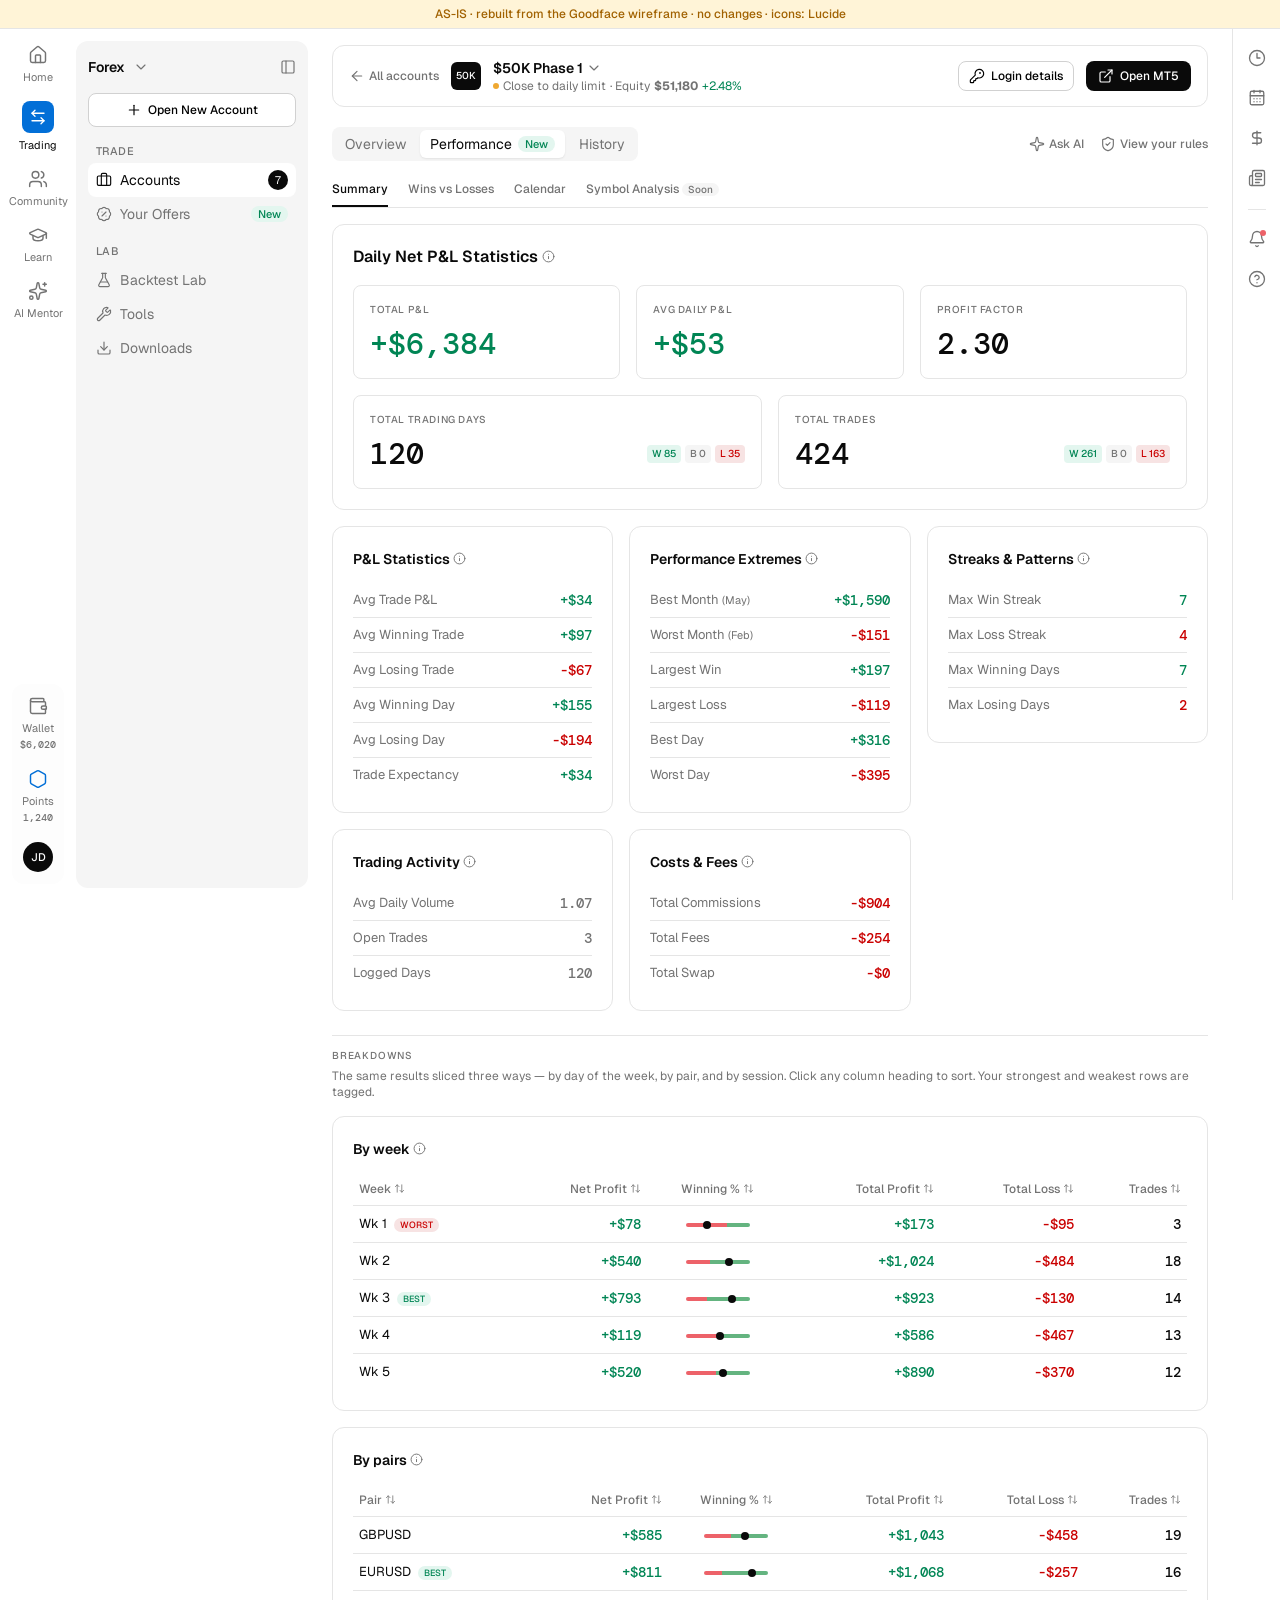
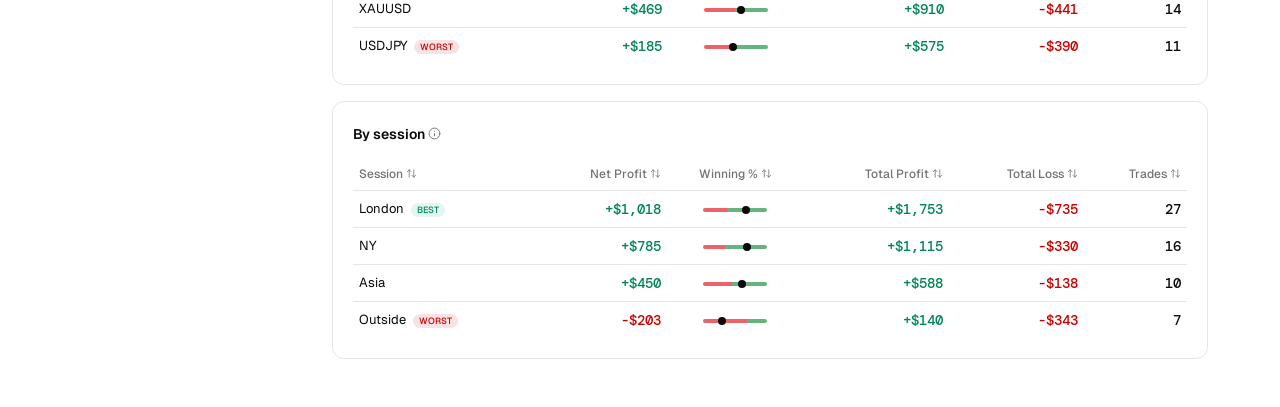
==== prototype/index.html @ 59cee75d "Goodface test: prototype (AS-IS, TO-BE, loss state), docs, Figma plugin Co-Authored-By: Claude Opus " ====
<!DOCTYPE html>
<html lang="en">
<head>
<meta charset="utf-8">
<meta name="viewport" content="width=device-width, initial-scale=1">
<link rel="icon" href="data:,">
<title>Performance · Summary — as-is (Goodface test)</title>
<link rel="preconnect" href="https://fonts.googleapis.com">
<link rel="stylesheet" href="https://fonts.googleapis.com/css2?family=Geist:wght@400;500;600&family=DM+Mono:wght@400;500&display=swap">
<link rel="stylesheet" href="tokens.css">
<link rel="stylesheet" href="styles.css">
</head>
<body>
<div class="ribbon">AS-IS · rebuilt from the Goodface wireframe · no changes · icons: Lucide</div>
<div class="app">
  <!-- 1 · Areas rail -->
  <nav class="areas">
    <a class="area"><i data-icon="house"></i><span>Home</span></a>
    <a class="area on"><span class="area-ico"><i data-icon="arrow-left-right"></i></span><span>Trading</span></a>
    <a class="area"><i data-icon="users"></i><span>Community</span></a>
    <a class="area"><i data-icon="graduation-cap"></i><span>Learn</span></a>
    <a class="area"><i data-icon="sparkles"></i><span>AI Mentor</span></a>
    <div class="spacer"></div>
    <div class="account-box">
      <a class="area"><i data-icon="wallet"></i><span>Wallet</span><b class="mono">$6,020</b></a>
      <a class="area pts"><i data-icon="hexagon"></i><span>Points</span><b class="mono">1,240</b></a>
      <span class="avatar">JD</span>
    </div>
  </nav>

  <!-- 2 · Section sidebar -->
  <aside class="side">
    <div class="brand"><span class="logo"><i data-icon="arrow-left-right"></i></span> Forex <i class="chev" data-icon="chevron-down"></i><span class="spacer"></span><i class="collapse" data-icon="panel-left"></i></div>
    <button class="btn-outline"><i data-icon="plus"></i> Open New Account</button>
    <div class="nav-label">TRADE</div>
    <a class="nav active"><i data-icon="briefcase"></i> Accounts <span class="count">7</span></a>
    <a class="nav"><i data-icon="badge-percent"></i> Your Offers <span class="chip-new">New</span></a>
    <div class="nav-label">LAB</div>
    <a class="nav"><i data-icon="flask-conical"></i> Backtest Lab</a>
    <a class="nav"><i data-icon="wrench"></i> Tools</a>
    <a class="nav"><i data-icon="download"></i> Downloads</a>
  </aside>

  <main class="main">
    <header class="topbar">
      <a class="back"><i data-icon="arrow-left"></i> All accounts</a>
      <span class="acc-badge">50K</span>
      <div class="acc">
        <div class="acc-name"><span id="acc-name"></span> <i class="chev" data-icon="chevron-down"></i></div>
        <div class="acc-meta"><span class="dot-warn"></span><span id="acc-status"></span> · Equity <b id="acc-eq"></b> <span class="pos" id="acc-ch"></span></div>
      </div>
      <div class="spacer"></div>
      <button class="btn-ghost"><i data-icon="key-round"></i> Login details</button>
      <button class="btn-dark"><i data-icon="external-link"></i> Open MT5</button>
    </header>

    <div class="tabs-row">
      <div class="pills">
        <span class="pill">Overview</span>
        <span class="pill on">Performance <span class="chip-new">New</span></span>
        <span class="pill">History</span>
      </div>
      <div class="spacer"></div>
      <a class="link"><i data-icon="sparkle"></i> Ask AI</a>
      <a class="link"><i data-icon="shield-check"></i> View your rules</a>
    </div>
    <div class="subtabs">
      <span class="sub on">Summary</span><span class="sub">Wins vs Losses</span><span class="sub">Calendar</span>
      <span class="sub off">Symbol Analysis <span class="soon">Soon</span></span>
    </div>

    <section class="panel">
      <h3 class="h3">Daily Net P&amp;L Statistics <i class="i" data-icon="info"></i></h3>
      <div class="kpi-row three" id="kpis"></div>
      <div class="kpi-row two" id="kpis2"></div>
    </section>

    <div class="cards" id="cards"></div>

    <div class="bd-head">
      <div class="eyebrow">BREAKDOWNS</div>
      <p class="caption">The same results sliced three ways — by day of the week, by pair, and by session. Click any column heading to sort. Your strongest and weakest rows are tagged.</p>
    </div>
    <div id="breakdowns"></div>
  </main>

  <!-- 3 · Tools rail -->
  <aside class="rail">
    <a title="Forex Clock"><i data-icon="clock-3"></i></a>
    <a title="Economic Calendar"><i data-icon="calendar-days"></i></a>
    <a title="Price"><i data-icon="dollar-sign"></i></a>
    <a title="Headlines"><i data-icon="newspaper"></i></a>
    <span class="sep"></span>
    <a title="Notifications" class="bell"><i data-icon="bell"></i></a>
    <a title="Help &amp; Support"><i data-icon="circle-help"></i></a>
  </aside>
</div>
<script src="icons.js"></script>
<script src="data.js"></script>
<script src="app.js"></script>
</body>
</html>
---- prototype/tokens.css ----
/* Goodface test · tokens
   Two tiers: primitives → semantic roles.
   Primitives = raw values (OKLCH ramps, step = lightness ×100; scale/N = 4N px).
   Semantic   = roles. Components use semantic tokens only.
   Names match Figma Variables: `feedback/positive/text` ↔ --feedback-positive-text */

:root {
  /* ── Primitives · colour ─────────────────────────────
     Measured 07.11 from the Goodface wireframe (pixels of the exported frames, G-57).
     The wireframe uses a pure-grey ramp (hue 0) — the same values as Tailwind neutral.
     Step = OKLCH lightness × 100. «✎» = not on the screen or changed for contrast, see G-57. */
  --neutral-14: oklch(0.145 0 0);   /* #0a0a0a  headings, values */
  --neutral-56: oklch(0.556 0 0);   /* #737373  labels */
  --neutral-76: oklch(0.757 0 0);   /* #b0b0b0  «i» icons on the screen — kept for reference, not used (icons use text-muted for 3:1) */
  --neutral-86: oklch(0.86 0 0);    /* ✎ strong border, breakeven — not on the screen */
  --neutral-92: oklch(0.922 0 0);   /* #e5e5e5  card border */
  --neutral-96: oklch(0.961 0 0);   /* #f2f2f2  row divider */
  --neutral-97: oklch(0.970 0 0);   /* #f5f5f5  neutral chip «B 0» */
  --neutral-99: oklch(0.994 0 0);   /* #fdfdfd  KPI card */
  --neutral-100: oklch(1 0 0);      /* #ffffff  block card */

  --green-54: oklch(0.54 0.134 160.9);  /* ✎ #008554 text; screen #009966 is 3.6:1 on white, darkened to 4.7:1, same hue */
  --green-70: oklch(0.705 0.110 154);   /* #64b480  bars (Breakdowns) */
  --green-96: oklch(0.957 0.022 171.8); /* #e3f6ef  chip «W 85» */

  --red-53: oklch(0.527 0.216 29.2);    /* #ca0000  text, 6:1 */
  --red-67: oklch(0.673 0.172 20);      /* #ed6269  bars (Breakdowns) */
  --red-93: oklch(0.932 0.022 17.6);    /* #f7e3e3  chip «L 35» */

  --amber-45: oklch(0.55 0.13 70);      /* ✎ warning — only «Close to daily limit» in the header; not measured */
  --amber-70: oklch(0.78 0.15 75);
  --amber-95: oklch(0.97 0.04 85);

  /* ── Primitives · scale (4N) ─────────────────────── */
  --scale-1: 4px;  --scale-2: 8px;  --scale-3: 12px; --scale-4: 16px;
  --scale-5: 20px; --scale-6: 24px; --scale-8: 32px; --scale-10: 40px;

  /* ── Primitives · type ───────────────────────────── */
  --font-sans: "Geist", system-ui, -apple-system, "Segoe UI", sans-serif;
  --font-mono: "DM Mono", ui-monospace, "Cascadia Mono", Consolas, monospace;

  /* ── Semantic · surface ──────────────────────────── */
  --surface-page: var(--neutral-99);
  --surface-card: var(--neutral-100);
  --surface-sunken: var(--neutral-97);
  --surface-inverse: var(--neutral-14);

  /* ── Semantic · text ─────────────────────────────── */
  --text-primary: var(--neutral-14);
  --text-secondary: var(--neutral-56);
  --text-muted: var(--neutral-56);  /* screen: #9d9d9d (2.7:1) — raised to AA */
  --text-on-inverse: var(--neutral-100);

  /* ── Semantic · border ───────────────────────────── */
  --border-subtle: var(--neutral-92);
  --border-divider: var(--neutral-96);
  --border-strong: var(--neutral-86);
  --border-focus: var(--neutral-14);

  /* ── Semantic · feedback (same anatomy for every group) ── */
  --feedback-positive-text: var(--green-54);
  --feedback-positive-graphic: var(--green-70);
  --feedback-positive-surface: var(--green-96);
  --feedback-negative-text: var(--red-53);
  --feedback-negative-graphic: var(--red-67);
  --feedback-negative-surface: var(--red-93);
  --feedback-warning-text: var(--amber-45);
  --feedback-warning-graphic: var(--amber-70);
  --feedback-warning-surface: var(--amber-95);
  --feedback-neutral-graphic: var(--neutral-86);

  /* ── Semantic · layout ───────────────────────────── */
  --space-inline: var(--scale-2);
  --space-stack: var(--scale-3);
  --space-inset: var(--scale-5);
  --space-gap: var(--scale-4);
  --space-section: var(--scale-8);
  --radius-control: var(--scale-2);
  --radius-container: var(--scale-3);
  --radius-pill: 999px;

  /* ── Semantic · type roles ───────────────────────── */
  --type-hero: 500 40px/48px var(--font-mono);
  --type-heading: 600 18px/28px var(--font-sans);  /* block title, screen: 28px line */
  --type-title: 600 16px/24px var(--font-sans);
  --type-body: 400 14px/20px var(--font-sans);
  --type-label: 500 12px/16px var(--font-sans);
  --type-caption: 400 12px/16px var(--font-sans);
  --type-numeric: 500 14px/20px var(--font-mono);
  --type-numeric-lg: 500 30px/36px var(--font-mono);  /* KPI value, screen: 36px line, width = 30px mono */
}

/* ── TO-BE additions (06.11) · used by tobe/components.css only ─────────
   Added for the redesign; the AS-IS page does not use them. */
:root {
  /* Primitives */
  --stroke-1: 1px;
  --scale-05: 2px;

  /* Semantic · layout */
  --space-tight: var(--scale-1);
  --space-inset-sm: var(--scale-4);
  --space-inset-lg: var(--scale-6);
  --size-bar: var(--scale-2);
  --size-bar-sm: var(--scale-1);
  --size-bar-gap: var(--scale-05);
  --size-dot: var(--scale-2);
  --border-width: var(--stroke-1);
  --radius-bar: var(--scale-1);

  /* Semantic · type roles */
  --type-overline: 500 11px/16px var(--font-sans);
  --tracking-overline: 0.06em;
}

/* TO-BE additions, part 2 (06.11) · breakdown table, stat groups */
:root {
  --graphic-neutral-strong: var(--neutral-56);
  --graphic-track: var(--neutral-96);
  --opacity-muted: 0.5;
  --surface-tip: var(--neutral-14);
}

/* TO-BE additions, part 3 (06.11) · fixed column widths.
   Figma auto layout has Fill / Hug / Fixed only (no weighted fill), so table columns are Fixed and the name column is Fill. */
:root {
  --scale-16: 64px; --scale-18: 72px; --scale-28: 112px; --scale-38: 152px; --scale-44: 176px;
  --size-col-lg: var(--scale-44);
  --size-col-md: var(--scale-38);
  --size-col-sm: var(--scale-28);
  --size-num: var(--scale-18);
  --size-num-sm: var(--scale-10);
}

/* TO-BE additions, part 4 (06.11) · no weighted fill, no raw font-weight */
:root {
  --scale-60: 240px; --scale-72: 288px;
  --size-label: var(--scale-18);
  --size-col-side: var(--scale-72);
  --size-col-name: var(--scale-44);  /* 176: names take 75–105 px; the Net bar gets +64 px */
  --type-body-medium: 500 14px/20px var(--font-sans);
  --type-body-strong: 600 14px/20px var(--font-sans);
}

/* TO-BE additions, part 5 (07.11, G-63) · surface roles for the final look.
   container = Stat Block; raised = cards inside it (KPI Card, Stat Group, Breakdown Table, Disclosure).
   Defaults reproduce the current look; a visual direction changes only these values. */
:root {
  --surface-container: var(--surface-card);
  --border-container: var(--border-subtle);
  --elevation-container: none;
  --surface-raised: var(--surface-card);
  --border-raised: var(--border-subtle);
  --elevation-raised: none;
  --radius-raised: var(--radius-container);
}

/* TO-BE additions, part 6 (08.11, G-66 → G-69) · one bar weight; the zero line is taller than the bar; Info Tip overlay. */
:root {
  --size-axis: var(--scale-4);          /* zero line of a Diverge Bar — taller than the bar, so it reads as an axis */
  --graphic-axis: var(--neutral-56);
  --size-tip: var(--scale-72);          /* Info Tip width */
  --elevation-overlay: 0 8px 24px oklch(0 0 0 / 0.16), 0 1px 3px oklch(0 0 0 / 0.12);
}

/* TO-BE additions, part 7 (08.11, G-70) · Info Tip tail; secondary text on an inverse surface. */
:root {
  --size-tip-arrow: var(--scale-3);
  --size-tip-arrow-h: 6px;
  --text-on-inverse-secondary: var(--neutral-76);
}

/* TO-BE additions, part 8 (08.11, G-75) · motion and interaction states.
   Figma: durations / easing = the Smart Animate settings of variant transitions; hover / pressed = component variants.
   «Reduce motion» in the OS sets every duration to 0 — nothing moves, states still change. */
:root {
  --duration-fast: 120ms;               /* hover, press, colour */
  --duration-base: 200ms;               /* tab panel, disclosure, tip, sort */
  --duration-slow: 480ms;               /* bars growing on first view */
  --duration-expand: 220ms;             /* expand / collapse: Trading panel and Disclosure — one motion (G-77) */
  --ease-in-out: cubic-bezier(0.25, 0.1, 0.25, 1);   /* = CSS «ease» */
  --ease-spring: cubic-bezier(0.34, 1.56, 0.64, 1);   /* slight overshoot — the toast «pops» */
  --duration-toast-in: 360ms;
  --ease-standard: cubic-bezier(0.2, 0, 0, 1);
  --ease-out: cubic-bezier(0.16, 1, 0.3, 1);
  --motion-offset: var(--scale-1);      /* how far things slide in: 4 px */
  --surface-hover: oklch(0 0 0 / 0.045);   /* overlay — works on any surface */
  --surface-pressed: oklch(0 0 0 / 0.08);
}
@media (prefers-reduced-motion: reduce) {
  :root { --duration-fast: 0ms; --duration-base: 0ms; --duration-slow: 0ms; --duration-expand: 0ms; --duration-toast-in: 0ms; --motion-offset: 0px; }
}

/* TO-BE additions, part 9 (08.11, G-86) · tighter letter-spacing for headings only; body, labels and tables keep Inter's
   default spacing. Values follow Inter's own size-based tracking, pushed a little tighter. Figma: «Letter spacing» of the text style. */
:root {
  --tracking-heading: -0.02em;   /* type/heading — block titles, 18 px */
  --tracking-title: -0.012em;    /* type/title — group and table titles, 16 px */
}

/* TO-BE additions, part 10 (08.11, G-102) · a track role for Segmented Control; brand text in the base set too. */
:root {
  --surface-track: var(--neutral-92);
  --brand-text: oklch(0.5 0.17 259);
}

/* TO-BE additions, part 11 (08.11, G-111) · concentric corners: an outer frame around a rounded item, closer than its radius,
   takes the item radius + the gap between them. Figma: the outer frame radius = inner radius + padding. */
:root, [data-look] {   /* re-resolved where a theme changes radius-control */
  --radius-nested: calc(var(--radius-control) + var(--space-tight));   /* Segmented Control track: 8 + 4 = 12 */
}

/* TO-BE additions, part 12 (08.11, G-113) · label fill: a translucent overlay, visible on the page, the block tray and a card alike. */
:root {
  --surface-tag: oklch(0 0 0 / 0.06);
}

/* G-127: the Stat Block's own roles — in the wireframe and R3 the block is a tray; R4 drops it (two levels) */
:root {
  --surface-block: var(--surface-container);
  --border-block: var(--border-container);
  --space-block-inset: var(--space-inset-lg);
  --space-blocks: var(--space-gap);
}

/* G-129: Segmented Control edges have their own roles — in the wireframe and R3 they are the usual subtle / strong lines; R4 drops them */
:root {
  --border-track: var(--border-subtle);
  --border-selected: var(--border-strong);
  --surface-selected: var(--surface-raised);
  --surface-track-lg: var(--surface-container);
  --text-selected: var(--text-primary);
}

/* G-131: density has its own tokens — rows, card insets, gaps between cards. Wireframe / R3 / R4 = the values they had;
   R5 (Kraken) opens them up and drops the divider lines: air separates, not lines */
:root {
  --space-row: var(--space-inline);
  --space-card: var(--space-inset-sm);
  --space-card-hero: var(--space-inset);
  --space-cards: var(--space-gap);
}

/* G-134: Day Chart height (pilot) */
:root { --size-chart: var(--scale-16); --size-line: var(--scale-05); --size-chart-lg: var(--scale-60); --size-column: var(--scale-72); /* G-140: the narrowest column before columns stack */ }
/* G-141: the widest the page content gets — on 2K and wider monitors it stays centred with fields at the sides (1440 = the content of a 1,920 screen) */
:root { --size-content: 1440px; }
---- prototype/styles.css ----
* { box-sizing: border-box; }
body { margin: 0; background: var(--surface-page); color: var(--text-primary); font: var(--type-body); }
.ribbon { background: var(--feedback-warning-surface); color: var(--feedback-warning-text); font: var(--type-label); text-align: center; padding: 6px; border-bottom: 1px solid var(--border-subtle); }
.app { display: grid; grid-template-columns: 76px 232px 1fr 48px; min-height: calc(100vh - 29px); background: var(--surface-card); }
i[data-icon] { display: inline-flex; width: 16px; height: 16px; vertical-align: -3px; flex: none; }
i[data-icon] svg { width: 100%; height: 100%; stroke-width: 1.75; }
.mono { font-family: var(--font-mono); font-weight: 500; }

/* areas rail */
.areas { display: flex; flex-direction: column; align-items: center; gap: var(--scale-4); padding: var(--scale-4) 0; position: sticky; top: 0; height: calc(100vh - 29px); }
.area { display: flex; flex-direction: column; align-items: center; gap: 4px; font: var(--type-caption); font-size: 11px; color: var(--text-secondary); cursor: pointer; text-align: center; }
.area > i[data-icon] { width: 20px; height: 20px; }
.area-ico { width: 32px; height: 32px; border-radius: var(--radius-control); background: oklch(0.55 0.18 255); color: #fff; display: grid; place-items: center; }
.area-ico i[data-icon] { width: 18px; height: 18px; }
.area.on { color: var(--text-primary); }
.area b { font-size: 10px; color: var(--text-muted); margin-top: -3px; }
.area.pts > i[data-icon] { color: oklch(0.55 0.18 255); }
.account-box { display: flex; flex-direction: column; align-items: center; gap: var(--scale-4); background: var(--surface-page); border-radius: var(--radius-container); padding: var(--scale-3) var(--scale-2); }
.avatar { width: 30px; height: 30px; border-radius: 50%; background: var(--surface-inverse); color: var(--text-on-inverse); display: grid; place-items: center; font: var(--type-label); font-size: 11px; }
.spacer { flex: 1; }
.pos { color: var(--feedback-positive-text); }
.neg { color: var(--feedback-negative-text); }
.num { font: var(--type-numeric); font-variant-numeric: tabular-nums; }

/* sidebar */
.side { background: var(--surface-sunken); border-radius: var(--radius-container); margin: var(--scale-3) 0; padding: var(--scale-4) var(--scale-3); position: sticky; top: var(--scale-3); height: calc(100vh - 29px - 24px); }
.brand { display: flex; align-items: center; gap: var(--space-inline); font-weight: 600; margin-bottom: var(--scale-4); }
.logo { width: 22px; height: 22px; border-radius: 6px; background: oklch(0.55 0.18 255); color: #fff; display: grid; place-items: center; }
.logo i[data-icon] { width: 14px; height: 14px; }
.collapse { color: var(--text-muted); }
.chev { color: var(--text-muted); }
.btn-outline { display: flex; align-items: center; justify-content: center; gap: 6px; width: 100%; padding: 8px; border: 1px solid var(--border-strong); background: var(--surface-card); border-radius: var(--radius-control); font: var(--type-label); margin-bottom: var(--scale-4); cursor: pointer; }
.nav-label { font: var(--type-label); font-size: 11px; color: var(--text-muted); margin: var(--scale-3) var(--scale-2) var(--scale-1); letter-spacing: .04em; }
.nav { display: flex; align-items: center; gap: var(--space-inline); padding: 7px var(--scale-2); border-radius: var(--radius-control); color: var(--text-secondary); cursor: pointer; }
.nav.active { background: var(--surface-card); color: var(--text-primary); }
.count { margin-left: auto; background: var(--surface-inverse); color: var(--text-on-inverse); border-radius: var(--radius-pill); font-size: 11px; padding: 0 7px; }
.chip-new { margin-left: auto; background: var(--feedback-positive-surface); color: var(--feedback-positive-text); border-radius: var(--radius-pill); font: var(--type-label); font-size: 11px; padding: 0 7px; }

/* main */
.main { padding: var(--scale-4) var(--scale-6) var(--space-section); width: 100%; min-width: 0; }
.main > * { max-width: var(--size-content); margin-inline: auto; } /* G-141: wide monitors — the content stops growing and stays centred; the panels stay at the edges */
.topbar { display: flex; align-items: center; gap: var(--scale-3); background: var(--surface-card); border: 1px solid var(--border-subtle); border-radius: var(--radius-container); padding: var(--scale-3) var(--scale-4); }
.back { color: var(--text-secondary); font: var(--type-label); cursor: pointer; }
.acc-badge { background: var(--surface-inverse); color: var(--text-on-inverse); font: var(--type-label); font-size: 10px; border-radius: 6px; padding: 6px 5px; }
.acc-name { font-weight: 600; }
.acc-meta { font: var(--type-caption); color: var(--text-secondary); display: flex; align-items: center; gap: 4px; }
.dot-warn { width: 6px; height: 6px; border-radius: 50%; background: var(--feedback-warning-graphic); }
.btn-ghost, .btn-dark { display: inline-flex; align-items: center; gap: 6px; }
.back, .link { display: inline-flex; align-items: center; gap: 4px; }
.btn-ghost { border: 1px solid var(--border-strong); background: var(--surface-card); border-radius: var(--radius-control); padding: 6px 10px; font: var(--type-label); cursor: pointer; }
.btn-dark { border: 0; background: var(--surface-inverse); color: var(--text-on-inverse); border-radius: var(--radius-control); padding: 7px 12px; font: var(--type-label); cursor: pointer; }

.tabs-row { display: flex; align-items: center; gap: var(--scale-4); margin: var(--scale-5) auto var(--scale-3); } /* auto: centred with the rest on wide monitors (G-141) */
.pills { display: flex; gap: 4px; background: var(--surface-sunken); padding: 3px; border-radius: var(--radius-control); }
.pill { padding: 4px 10px; border-radius: 6px; color: var(--text-secondary); display: flex; gap: 6px; align-items: center; }
.pill.on { background: var(--surface-card); color: var(--text-primary); box-shadow: 0 1px 2px oklch(0 0 0 / .08); }
.link { color: var(--text-secondary); font: var(--type-label); cursor: pointer; }
.subtabs { display: flex; gap: var(--scale-5); border-bottom: 1px solid var(--border-subtle); margin-bottom: var(--scale-4); }
.sub { padding: 8px 0; color: var(--text-secondary); font: var(--type-label); cursor: pointer; }
.sub.on { color: var(--text-primary); border-bottom: 2px solid var(--border-focus); }
.sub.off { color: var(--text-muted); cursor: default; }
.soon { background: var(--surface-sunken); border-radius: var(--radius-pill); padding: 0 6px; font-size: 10px; }

.panel, .card { background: var(--surface-card); border: 1px solid var(--border-subtle); border-radius: var(--radius-container); padding: var(--space-inset); }
.h3 { font: var(--type-title); margin: 0 0 var(--space-gap); }
.h4 { font: var(--type-title); font-size: 14px; margin: 0 0 var(--scale-3); }
.h3 i.i, .h4 i.i { color: var(--text-muted); width: 13px; height: 13px; vertical-align: -1px; }
.kpi-row { display: grid; gap: var(--space-gap); margin-bottom: var(--space-gap); }
.kpi-row.three { grid-template-columns: repeat(3, 1fr); }
.kpi-row.two { grid-template-columns: repeat(2, 1fr); margin-bottom: 0; }
.kpi { border: 1px solid var(--border-subtle); border-radius: var(--radius-control); padding: var(--scale-4); }
.kpi-label { font: var(--type-label); font-size: 10px; letter-spacing: .06em; color: var(--text-muted); margin-bottom: var(--scale-2); }
.kpi-value { font: var(--type-numeric-lg); }
.kpi-line { display: flex; align-items: center; justify-content: space-between; }
.split { display: flex; gap: 4px; font: var(--type-label); font-size: 10px; }
.split span { padding: 1px 5px; border-radius: 4px; }
.split .w { background: var(--feedback-positive-surface); color: var(--feedback-positive-text); }
.split .b { background: var(--surface-sunken); color: var(--text-secondary); }
.split .l { background: var(--feedback-negative-surface); color: var(--feedback-negative-text); }

.cards { display: grid; grid-template-columns: repeat(3, 1fr); gap: var(--space-gap); margin: var(--space-gap) 0; align-items: start; }
.row { display: flex; justify-content: space-between; padding: 7px 0; border-bottom: 1px solid var(--border-subtle); color: var(--text-secondary); font-size: 13px; }
.row:last-child { border-bottom: 0; }
.row em { font-style: normal; color: var(--text-muted); font-size: 11px; }

.bd-head { border-top: 1px solid var(--border-subtle); padding-top: var(--scale-3); margin-top: var(--scale-6); }
.eyebrow { font: var(--type-label); font-size: 10px; letter-spacing: .08em; color: var(--text-muted); }
.caption { font: var(--type-caption); color: var(--text-secondary); margin: 4px 0 var(--space-gap); }
.bd { margin-bottom: var(--space-gap); }
table { width: 100%; border-collapse: collapse; font-size: 13px; }
th { font: var(--type-label); color: var(--text-secondary); padding: 8px 6px; border-bottom: 1px solid var(--border-subtle); cursor: pointer; user-select: none; white-space: nowrap; }
th:hover { color: var(--text-primary); }
th i.sort { color: var(--text-muted); width: 11px; height: 11px; vertical-align: -1px; }
td { padding: 8px 6px; border-bottom: 1px solid var(--border-subtle); }
tr:last-child td { border-bottom: 0; }
tbody tr:hover { background: var(--surface-page); }
.left { text-align: left; } .right { text-align: right; } .center { text-align: center; }
.tag { font: var(--type-label); font-size: 9px; border-radius: var(--radius-pill); padding: 1px 6px; margin-left: 4px; }
.tag.best { background: var(--feedback-positive-surface); color: var(--feedback-positive-text); }
.tag.worst { background: var(--feedback-negative-surface); color: var(--feedback-negative-text); }
.wbar { position: relative; display: inline-flex; width: 64px; height: 4px; border-radius: 2px; overflow: visible; vertical-align: middle; }
.wbar .red { background: var(--feedback-negative-graphic); height: 4px; border-radius: 2px 0 0 2px; }
.wbar .green { background: var(--feedback-positive-graphic); height: 4px; flex: 1; border-radius: 0 2px 2px 0; }
.wbar .knob { position: absolute; top: -2px; width: 8px; height: 8px; margin-left: -4px; border-radius: 50%; background: var(--text-primary); }

.rail { border-left: 1px solid var(--border-subtle); display: flex; flex-direction: column; align-items: center; gap: var(--scale-5); padding-top: var(--scale-5); color: var(--text-secondary); position: sticky; top: 0; height: calc(100vh - 29px); }
.rail a { cursor: pointer; position: relative; }
.rail i[data-icon] { width: 18px; height: 18px; }
.bell::after { content: ""; position: absolute; top: 0; right: 0; width: 6px; height: 6px; border-radius: 50%; background: var(--feedback-negative-graphic); }
.rail .sep { width: 18px; height: 1px; background: var(--border-subtle); }
.theme-switch { font: var(--type-label); margin-left: 4px; padding: 0 8px; border: 1px solid var(--border-strong); border-radius: var(--radius-pill); background: transparent; color: inherit; cursor: pointer; }
.theme-switch[aria-pressed="true"] { background: var(--feedback-warning-text); color: var(--feedback-warning-surface); border-color: var(--feedback-warning-text); }
/* G-71 → G-72: the Trading panel collapses to an ICON STRIP (not to nothing): sections stay one click away,
   the expand button stays where it was, names come back as tooltips. Motion respects «reduce motion». */
.app { transition: grid-template-columns var(--duration-expand) var(--ease-in-out); } /* same motion as Disclosure (G-77) */
.app[data-side="collapsed"] { grid-template-columns: 76px 56px 1fr 48px; }
.side { min-width: 0; overflow: hidden; }
button.collapse { display: inline-flex; padding: 2px; border: 0; border-radius: var(--radius-control); background: transparent; color: var(--text-muted); cursor: pointer; }
button.collapse:hover { color: var(--text-primary); background: var(--surface-card); }
.area[data-side-toggle] { cursor: pointer; }
.app[data-side="collapsed"] .side { display: flex; flex-direction: column; align-items: center; gap: var(--scale-1); padding: var(--scale-4) var(--scale-2); }
/* G-73: text nodes are hidden with font-size 0, so every flex gap is switched off — otherwise the gap pushes the icon off-centre */
.app[data-side="collapsed"] .brand { gap: 0; font-size: 0; margin-bottom: var(--scale-3); }
.app[data-side="collapsed"] .brand .chev, .app[data-side="collapsed"] .brand .spacer, .app[data-side="collapsed"] button.collapse { display: none; }
.app[data-side="collapsed"] .btn-outline { width: 36px; height: 36px; padding: 0; gap: 0; font-size: 0; margin-bottom: var(--scale-2); }
.app[data-side="collapsed"] .nav { width: 36px; height: 36px; padding: 0; gap: 0; font-size: 0; justify-content: center; }
.app[data-side="collapsed"] .count, .app[data-side="collapsed"] .chip-new { display: none; }
.app[data-side="collapsed"] .nav-label { font-size: 0; width: 20px; height: 1px; margin: var(--scale-2) 0; background: var(--border-subtle); }
/* logo: brand mark. In the strip its place is taken by the grey «expand» button — the same look as the collapse
   button of the open panel, so the control looks the same in both states */
.logo i.logo__expand { display: none; } /* beats the generic i[data-icon] { display: inline-flex } */
.logo:focus:not(:focus-visible) { outline: none; }
.app[data-side="collapsed"] .logo { width: 32px; height: 32px; border-radius: var(--radius-control); background: transparent; color: var(--text-muted); cursor: pointer; }
.app[data-side="collapsed"] .logo i.logo__mark { display: none; }
.app[data-side="collapsed"] .logo i.logo__expand { display: inline-flex; width: 18px; height: 18px; }
.app[data-side="collapsed"] .logo:hover, .app[data-side="collapsed"] .logo:focus-visible { background: var(--surface-card); color: var(--text-primary); }
@media (prefers-reduced-motion: reduce) { .app { transition: none; } }
/* G-75 shell states: hover / press on everything clickable in the rails, sidebar and header */
.nav, .btn-outline, .btn-ghost, .pill, .sub, .area, .rail a, .link, .back, .theme-switch, .btn-dark { transition: background-color var(--duration-fast) var(--ease-standard), color var(--duration-fast) var(--ease-standard), filter var(--duration-fast) var(--ease-standard); }
.nav:not(.active):hover, .btn-outline:hover, .btn-ghost:hover { background: var(--surface-hover); color: var(--text-primary); }
.nav:active, .btn-outline:active, .btn-ghost:active { background: var(--surface-pressed); }
.btn-dark:hover { filter: brightness(1.15); }
.btn-dark:active { filter: brightness(0.92); }
.pill { cursor: pointer; }
.pill:not(.on):hover, .sub:not(.on):not(.off):hover, .area:not(.on):hover, .rail a:hover, .link:hover, .back:hover { color: var(--text-primary); }
.area:not(.on):hover > i[data-icon] { color: var(--text-primary); }
/* G-76: prototype toast — a click on a tab, button or menu item outside the test shows a toast at the bottom centre
   (like a mobile toast): it rises in with a slight spring, stays ~2 s, sinks out. Prototype chrome, not a product component. */
.proto-hint { position: fixed; z-index: 1000; left: 50%; bottom: var(--scale-8); max-width: calc(100vw - var(--scale-8)); pointer-events: none;
  padding: var(--space-stack) var(--space-inset); background: var(--surface-tip); color: var(--text-on-inverse); border-radius: var(--radius-pill); box-shadow: var(--elevation-overlay); font: var(--type-body); text-align: center;
  opacity: 0; translate: -50% var(--scale-4); scale: 0.96;
  transition: opacity var(--duration-base) var(--ease-standard), translate var(--duration-base) var(--ease-standard), scale var(--duration-base) var(--ease-standard); }
.proto-hint[data-state="open"] { opacity: 1; translate: -50% 0; scale: 1;
  transition: opacity var(--duration-base) var(--ease-standard), translate var(--duration-toast-in) var(--ease-spring), scale var(--duration-toast-in) var(--ease-spring); }
.proto-hint b { font: var(--type-body-strong); }
.proto-hint { display: flex; align-items: center; gap: var(--space-inline); text-align: left; }
.proto-hint__icon { width: 18px; height: 18px; color: var(--text-on-inverse-secondary); } /* a small sad face — a human «sorry, nothing here» */
/* G-80: Forex is a market, not a brand — the blue mark only repeated the Trading icon. Open panel: «Forex ▾» without it;
   the strip keeps the same element as the grey «expand» button (G-73, G-74). */
.app:not([data-side="collapsed"]) .brand .logo { display: none; }
/* G-87: platform mark in the logo slot — a fixed brand asset: the same in both themes (brand blue + near-black, white candles);
   a hairline keeps its edge visible on the dark rail */
[data-look="r3"] { --logo-ink: var(--zinc-14); --logo-candle: var(--zinc-100); --logo-fill: var(--brand-fill); }
[data-look="r3"][data-theme="dark"] { --logo-fill: var(--brand-text); } /* G-100: a lighter blue for the mark on the dark rail */
.brand-mark { display: inline-flex; width: 36px; height: 36px; border-radius: 9px; box-shadow: 0 0 0 1px var(--border-subtle); margin-bottom: var(--scale-2); }
.brand-mark svg { display: block; }
.brand-mark[data-clear] { box-shadow: none; }
/* G-99: the transparent mark has no square to hold it — no extra margin, the empty area around the rectangles is cropped
   (viewBox), so the gap to Home is the rail's own gap */
.brand-mark[data-clear] { width: 28px; height: 28px; margin-bottom: 0; }
.brand-mark[data-clear] svg { width: 28px; height: 28px; }

/* G-88 navigation tabs (TO-BE only): one look per role.
   Tabs = navigation → underline. Level 1 (Overview / Performance / History) = primary: larger text, only the active underline;
   level 2 (Summary / Wins vs Losses / Calendar / Symbol Analysis) = secondary: smaller text, a full-width rule under the row.
   The in-block view switch (By session / By pairs / By week) is a different component — Segmented Control. */
[data-look="r3"] .pills { background: transparent; padding: 0; gap: var(--scale-5); border-radius: 0; }
[data-look="r3"] .pill { padding: var(--scale-2) 0; border-radius: 0; font: var(--type-body-medium); color: var(--text-secondary); border-bottom: 2px solid transparent; }
[data-look="r3"] .pill.on { background: transparent; box-shadow: none; color: var(--text-primary); border-bottom-color: var(--brand-fill); }
[data-look="r3"] .sub { font: var(--type-label); }
/* G-101: theme switch in the right rail — same look as the rail icons, hover like them */
.rail .spacer { flex: 1; }
/* G-123: theme switch in the Areas column (platform-wide), above the account box; */
.area-theme { display: inline-flex; align-items: center; justify-content: center; width: var(--scale-8); height: var(--scale-8); padding: 0; border: 0; border-radius: var(--radius-control); background: transparent; color: var(--text-secondary); cursor: pointer; transition: color var(--duration-fast) var(--ease-standard), background-color var(--duration-fast) var(--ease-standard); }
.area-theme:hover { color: var(--text-primary); background: var(--surface-hover); }
.area-theme i[data-icon] { width: 20px; height: 20px; }
.rail-theme { display: inline-flex; padding: 0; border: 0; background: transparent; color: var(--text-secondary); cursor: pointer; margin-bottom: var(--scale-5); transition: color var(--duration-fast) var(--ease-standard); }
.rail-theme:hover { color: var(--text-primary); }
.rail-theme i[data-icon] { width: 18px; height: 18px; }
/* G-110 pilot — level-1 tabs (Overview / Performance / History), two variants for comparison (?nav=v1 | v2) */
/* v1: title tabs — larger, semibold, no underline; inactive muted. Level 2 keeps the underline, so the two levels differ in kind, not size only */
[data-look="r3"][data-nav="v1"] .pills { gap: var(--scale-6); }
[data-look="r3"][data-nav="v1"] .pill { padding: 0; border-bottom: 0; font: 600 22px/30px var(--font-sans); letter-spacing: var(--tracking-heading); color: var(--text-muted); }
[data-look="r3"][data-nav="v1"] .pill.on { color: var(--text-primary); border-bottom: 0; }
[data-look="r3"][data-nav="v1"] .pill:not(.on):hover { color: var(--text-secondary); }
/* v2: the account's sections live in the account card — account → its tabs, like a repository header */
[data-look="r3"][data-nav="v2"] .topbar { flex-wrap: wrap; row-gap: 0; padding-bottom: 0; }
[data-look="r3"][data-nav="v2"] .topbar .tabs-row { flex-basis: 100%; margin: var(--scale-3) auto 0; padding-top: var(--scale-1); border-top: 1px solid var(--border-divider); }
[data-look="r3"][data-nav="v2"] .topbar .pill { padding: var(--scale-3) 0; }
[data-look="r3"][data-nav="v2"] .subtabs { margin-top: var(--scale-5); }
/* v3: level 1 back to Segmented Control, size = lg — «segments = views of one object (the account), underline = sub-sections».
   Same component as the Breakdowns switch, bigger and in the page header; concentric corners (G-111) */
[data-look="r3"][data-nav="v3"] .pills { gap: var(--space-tight); padding: var(--space-tight); background: var(--surface-track); border-radius: var(--radius-nested); }
[data-look="r3"][data-nav="v3"] .pill { padding: var(--scale-2) var(--scale-4); border: 1px solid transparent; border-radius: var(--radius-control); font: var(--type-body-medium); color: var(--text-secondary); }
[data-look="r3"][data-nav="v3"] .pill.on { background: var(--surface-card); border-color: var(--border-subtle); color: var(--brand-text); }
[data-look="r3"][data-nav="v3"] .pill:not(.on):hover { background: var(--surface-hover); color: var(--text-primary); }
/* v3 visual options (G-110): the same lg Segmented Control, different surfaces — the header row sits on the PAGE, not on a block */
/* v3a — raised track: track = block tone + 1px border, active = card */
[data-look="r3"][data-nav="v3a"] .pills, [data-look="r3"][data-nav="v3b"] .pills, [data-look="r3"][data-nav="v3c"] .pills, [data-look="r3"][data-nav="v3d"] .pills { gap: var(--space-tight); padding: var(--space-tight); border-radius: var(--radius-nested); }
[data-look="r3"][data-nav^="v3"] .pill { padding: var(--scale-2) var(--scale-4); border: 1px solid transparent; border-radius: var(--radius-control); font: var(--type-body-medium); color: var(--text-secondary); }
[data-look="r3"][data-nav^="v3"] .pill:not(.on):hover { background: var(--surface-hover); color: var(--text-primary); }
[data-look="r3"][data-nav="v3a"] .pills { background: var(--surface-container); border: 1px solid var(--border-subtle); }
[data-look="r3"][data-nav="v3a"] .pill.on { background: var(--surface-raised); border-color: var(--border-strong); color: var(--text-primary); }
/* v3b — outline: no fill, only a 1px track border; active = card with border */
[data-look="r3"][data-nav="v3b"] .pills { background: transparent; border: 1px solid var(--border-subtle); }
[data-look="r3"][data-nav="v3b"] .pill.on { background: var(--surface-card); border-color: var(--border-subtle); color: var(--text-primary); }
/* v3c — brand: active filled with brand blue, white text */
[data-look="r3"][data-nav="v3c"] .pills { background: var(--surface-container); border: 1px solid var(--border-subtle); }
[data-look="r3"][data-nav="v3c"] .pill.on { background: var(--brand-fill); border-color: var(--brand-fill); color: oklch(1 0 0); }
/* v3d — tinted: no track; active = soft brand tint + brand text */
[data-look="r3"][data-nav="v3d"] .pills { background: transparent; padding: 0; gap: var(--scale-1); }
[data-look="r3"][data-nav="v3d"] .pill.on { background: color-mix(in oklch, var(--brand-fill) 16%, transparent); color: var(--brand-text); }
/* G-126 pilot (?blue): shades of the brand blue for graphics WITHOUT a sign — Winning % fill and its 0–100 % track.
   Money stays green / red; breakeven stays neutral grey (it means «neither»). Graphics ≥ 3:1 on the card. */
[data-look="r3"][data-blue][data-theme="light"] { --graphic-neutral-strong: var(--light-blue-9); --graphic-track: var(--light-blue-5); }
[data-look="r3"][data-blue][data-theme="dark"] { --graphic-neutral-strong: var(--dark-blue-9); --graphic-track: var(--dark-blue-6); }
/* G-132 pilot (?font=a | b): two type directions on top of the look. Numbers = everything set in --type-numeric / numeric-lg / hero.
   a — Inter for text, Geist Mono for the numbers; b — Geist for text, Geist Mono for the numbers. Free, Google Fonts (OFL). */
[data-look="r3"][data-font] { --font-mono: "Geist Mono", ui-monospace, "SF Mono", monospace; --type-hero: 600 44px/52px var(--font-mono); --type-numeric-lg: 600 30px/36px var(--font-mono); --type-numeric: 500 14px/20px var(--font-mono); }
[data-look="r3"][data-font="b"] { --font-sans: "Geist", system-ui, -apple-system, "Segoe UI", sans-serif; }
/* G-132 c — Inter for text, JetBrains Mono for the numbers (the pair of G-82…G-85) */
[data-look="r3"][data-font="c"] { --font-mono: "JetBrains Mono", ui-monospace, "SF Mono", monospace; }

/* G-139: the expanded Total P&L card — the cards morph to their new places (View Transitions), the motion of Costs & activity */
::view-transition-group(*) { animation-duration: var(--duration-expand); animation-timing-function: var(--ease-in-out); }
::view-transition-old(*), ::view-transition-new(*) { animation-duration: var(--duration-expand); }
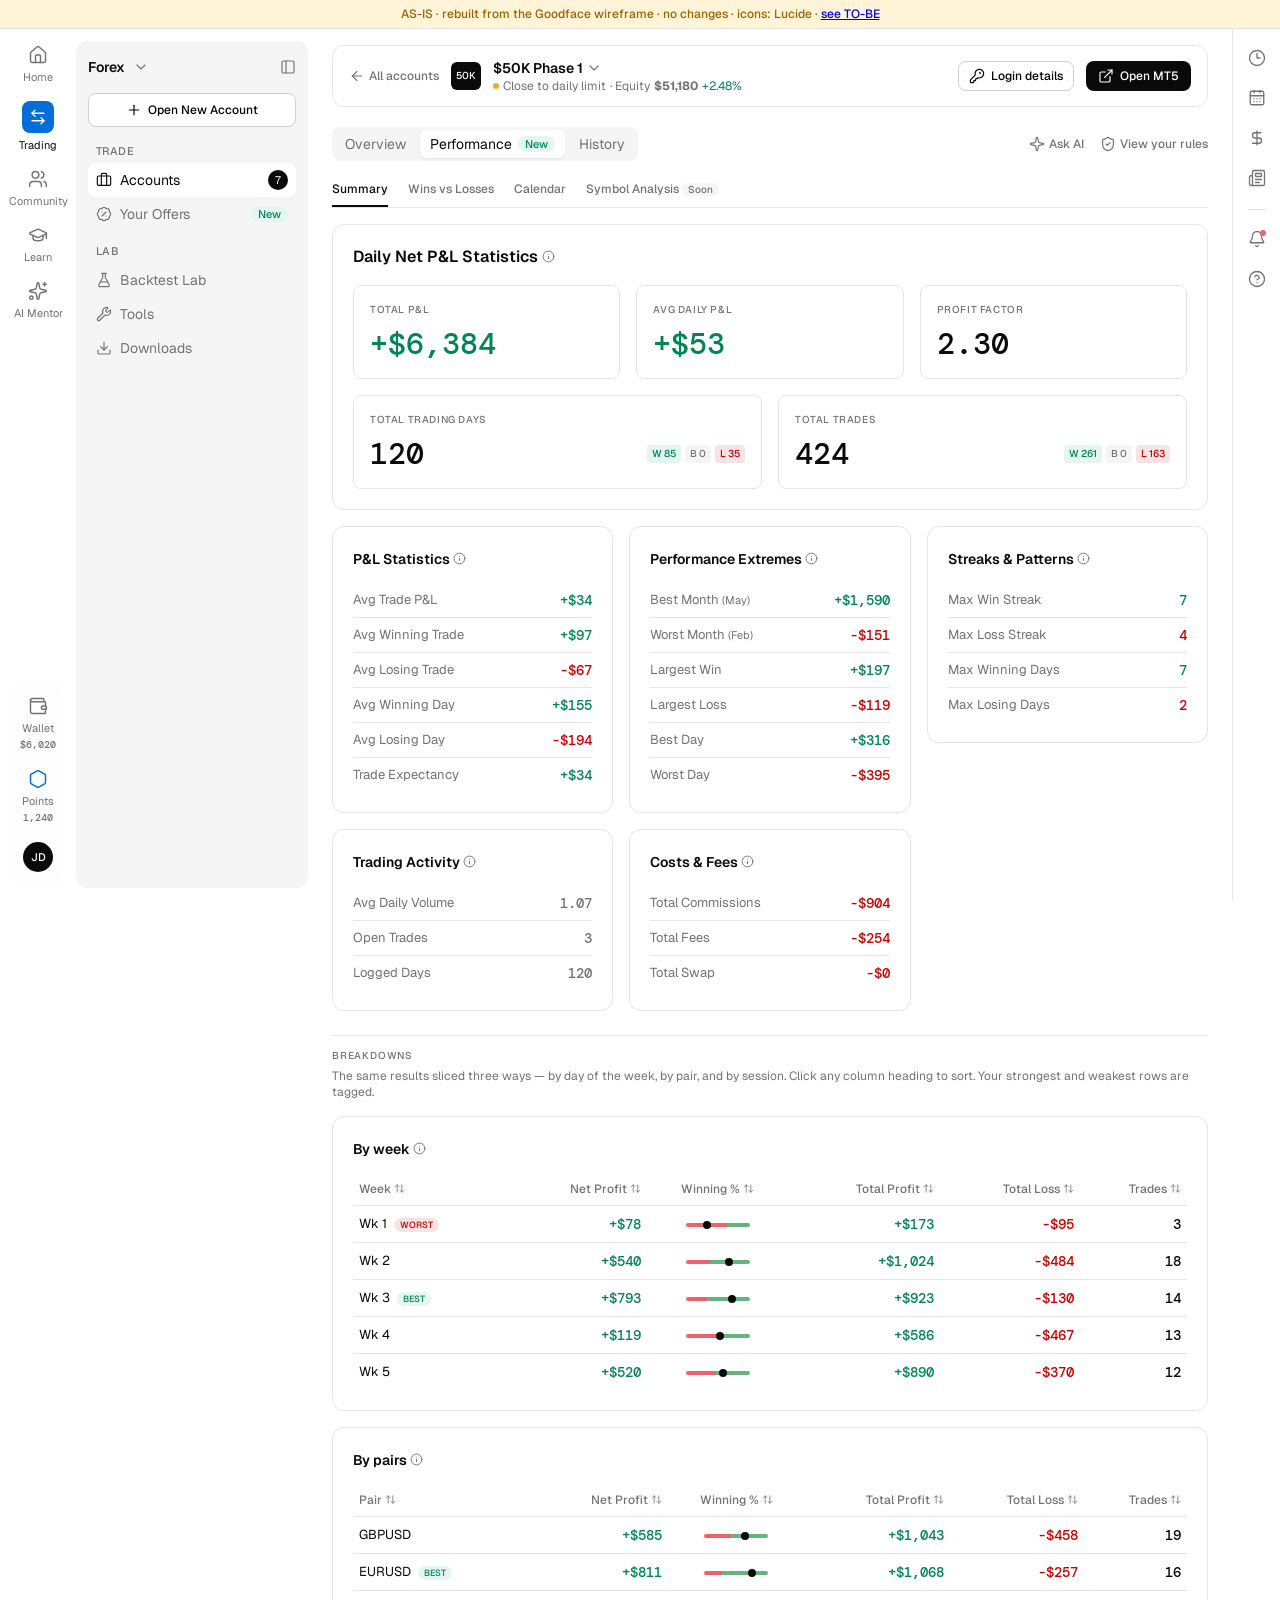
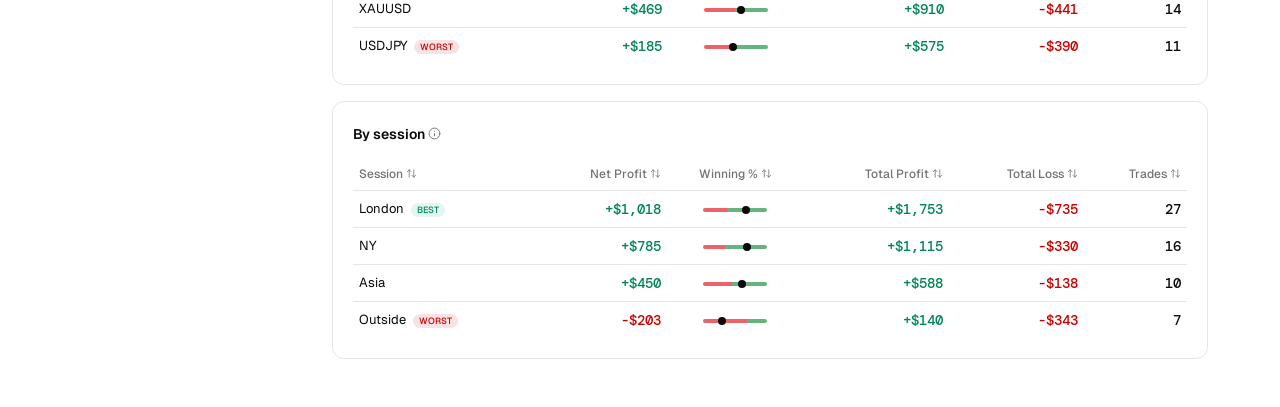
==== commit bb127ab7: "Site opens on TO-BE (/ → /tobe/); AS-IS at /index.html, ribbons link both ways" ====
--- a/prototype/index.html
+++ b/prototype/index.html
@@ -11,7 +11,7 @@
 <link rel="stylesheet" href="styles.css">
 </head>
 <body>
-<div class="ribbon">AS-IS · rebuilt from the Goodface wireframe · no changes · icons: Lucide</div>
+<div class="ribbon">AS-IS · rebuilt from the Goodface wireframe · no changes · icons: Lucide · <a href="tobe/">see TO-BE</a></div>
 <div class="app">
   <!-- 1 · Areas rail -->
   <nav class="areas">
--- a/prototype/styles.css
+++ b/prototype/styles.css
@@ -78,7 +78,7 @@
 .split .b { background: var(--surface-sunken); color: var(--text-secondary); }
 .split .l { background: var(--feedback-negative-surface); color: var(--feedback-negative-text); }
 
-.cards { display: grid; grid-template-columns: repeat(3, 1fr); gap: var(--space-gap); margin: var(--space-gap) 0; align-items: start; }
+.cards { display: grid; grid-template-columns: repeat(3, 1fr); gap: var(--space-gap); margin-block: var(--space-gap); align-items: start; }
 .row { display: flex; justify-content: space-between; padding: 7px 0; border-bottom: 1px solid var(--border-subtle); color: var(--text-secondary); font-size: 13px; }
 .row:last-child { border-bottom: 0; }
 .row em { font-style: normal; color: var(--text-muted); font-size: 11px; }
@@ -187,50 +187,6 @@
 .rail-theme { display: inline-flex; padding: 0; border: 0; background: transparent; color: var(--text-secondary); cursor: pointer; margin-bottom: var(--scale-5); transition: color var(--duration-fast) var(--ease-standard); }
 .rail-theme:hover { color: var(--text-primary); }
 .rail-theme i[data-icon] { width: 18px; height: 18px; }
-/* G-110 pilot — level-1 tabs (Overview / Performance / History), two variants for comparison (?nav=v1 | v2) */
-/* v1: title tabs — larger, semibold, no underline; inactive muted. Level 2 keeps the underline, so the two levels differ in kind, not size only */
-[data-look="r3"][data-nav="v1"] .pills { gap: var(--scale-6); }
-[data-look="r3"][data-nav="v1"] .pill { padding: 0; border-bottom: 0; font: 600 22px/30px var(--font-sans); letter-spacing: var(--tracking-heading); color: var(--text-muted); }
-[data-look="r3"][data-nav="v1"] .pill.on { color: var(--text-primary); border-bottom: 0; }
-[data-look="r3"][data-nav="v1"] .pill:not(.on):hover { color: var(--text-secondary); }
-/* v2: the account's sections live in the account card — account → its tabs, like a repository header */
-[data-look="r3"][data-nav="v2"] .topbar { flex-wrap: wrap; row-gap: 0; padding-bottom: 0; }
-[data-look="r3"][data-nav="v2"] .topbar .tabs-row { flex-basis: 100%; margin: var(--scale-3) auto 0; padding-top: var(--scale-1); border-top: 1px solid var(--border-divider); }
-[data-look="r3"][data-nav="v2"] .topbar .pill { padding: var(--scale-3) 0; }
-[data-look="r3"][data-nav="v2"] .subtabs { margin-top: var(--scale-5); }
-/* v3: level 1 back to Segmented Control, size = lg — «segments = views of one object (the account), underline = sub-sections».
-   Same component as the Breakdowns switch, bigger and in the page header; concentric corners (G-111) */
-[data-look="r3"][data-nav="v3"] .pills { gap: var(--space-tight); padding: var(--space-tight); background: var(--surface-track); border-radius: var(--radius-nested); }
-[data-look="r3"][data-nav="v3"] .pill { padding: var(--scale-2) var(--scale-4); border: 1px solid transparent; border-radius: var(--radius-control); font: var(--type-body-medium); color: var(--text-secondary); }
-[data-look="r3"][data-nav="v3"] .pill.on { background: var(--surface-card); border-color: var(--border-subtle); color: var(--brand-text); }
-[data-look="r3"][data-nav="v3"] .pill:not(.on):hover { background: var(--surface-hover); color: var(--text-primary); }
-/* v3 visual options (G-110): the same lg Segmented Control, different surfaces — the header row sits on the PAGE, not on a block */
-/* v3a — raised track: track = block tone + 1px border, active = card */
-[data-look="r3"][data-nav="v3a"] .pills, [data-look="r3"][data-nav="v3b"] .pills, [data-look="r3"][data-nav="v3c"] .pills, [data-look="r3"][data-nav="v3d"] .pills { gap: var(--space-tight); padding: var(--space-tight); border-radius: var(--radius-nested); }
-[data-look="r3"][data-nav^="v3"] .pill { padding: var(--scale-2) var(--scale-4); border: 1px solid transparent; border-radius: var(--radius-control); font: var(--type-body-medium); color: var(--text-secondary); }
-[data-look="r3"][data-nav^="v3"] .pill:not(.on):hover { background: var(--surface-hover); color: var(--text-primary); }
-[data-look="r3"][data-nav="v3a"] .pills { background: var(--surface-container); border: 1px solid var(--border-subtle); }
-[data-look="r3"][data-nav="v3a"] .pill.on { background: var(--surface-raised); border-color: var(--border-strong); color: var(--text-primary); }
-/* v3b — outline: no fill, only a 1px track border; active = card with border */
-[data-look="r3"][data-nav="v3b"] .pills { background: transparent; border: 1px solid var(--border-subtle); }
-[data-look="r3"][data-nav="v3b"] .pill.on { background: var(--surface-card); border-color: var(--border-subtle); color: var(--text-primary); }
-/* v3c — brand: active filled with brand blue, white text */
-[data-look="r3"][data-nav="v3c"] .pills { background: var(--surface-container); border: 1px solid var(--border-subtle); }
-[data-look="r3"][data-nav="v3c"] .pill.on { background: var(--brand-fill); border-color: var(--brand-fill); color: oklch(1 0 0); }
-/* v3d — tinted: no track; active = soft brand tint + brand text */
-[data-look="r3"][data-nav="v3d"] .pills { background: transparent; padding: 0; gap: var(--scale-1); }
-[data-look="r3"][data-nav="v3d"] .pill.on { background: color-mix(in oklch, var(--brand-fill) 16%, transparent); color: var(--brand-text); }
-/* G-126 pilot (?blue): shades of the brand blue for graphics WITHOUT a sign — Winning % fill and its 0–100 % track.
-   Money stays green / red; breakeven stays neutral grey (it means «neither»). Graphics ≥ 3:1 on the card. */
-[data-look="r3"][data-blue][data-theme="light"] { --graphic-neutral-strong: var(--light-blue-9); --graphic-track: var(--light-blue-5); }
-[data-look="r3"][data-blue][data-theme="dark"] { --graphic-neutral-strong: var(--dark-blue-9); --graphic-track: var(--dark-blue-6); }
-/* G-132 pilot (?font=a | b): two type directions on top of the look. Numbers = everything set in --type-numeric / numeric-lg / hero.
-   a — Inter for text, Geist Mono for the numbers; b — Geist for text, Geist Mono for the numbers. Free, Google Fonts (OFL). */
-[data-look="r3"][data-font] { --font-mono: "Geist Mono", ui-monospace, "SF Mono", monospace; --type-hero: 600 44px/52px var(--font-mono); --type-numeric-lg: 600 30px/36px var(--font-mono); --type-numeric: 500 14px/20px var(--font-mono); }
-[data-look="r3"][data-font="b"] { --font-sans: "Geist", system-ui, -apple-system, "Segoe UI", sans-serif; }
-/* G-132 c — Inter for text, JetBrains Mono for the numbers (the pair of G-82…G-85) */
-[data-look="r3"][data-font="c"] { --font-mono: "JetBrains Mono", ui-monospace, "SF Mono", monospace; }
-
 /* G-139: the expanded Total P&L card — the cards morph to their new places (View Transitions), the motion of Costs & activity */
 ::view-transition-group(*) { animation-duration: var(--duration-expand); animation-timing-function: var(--ease-in-out); }
 ::view-transition-old(*), ::view-transition-new(*) { animation-duration: var(--duration-expand); }
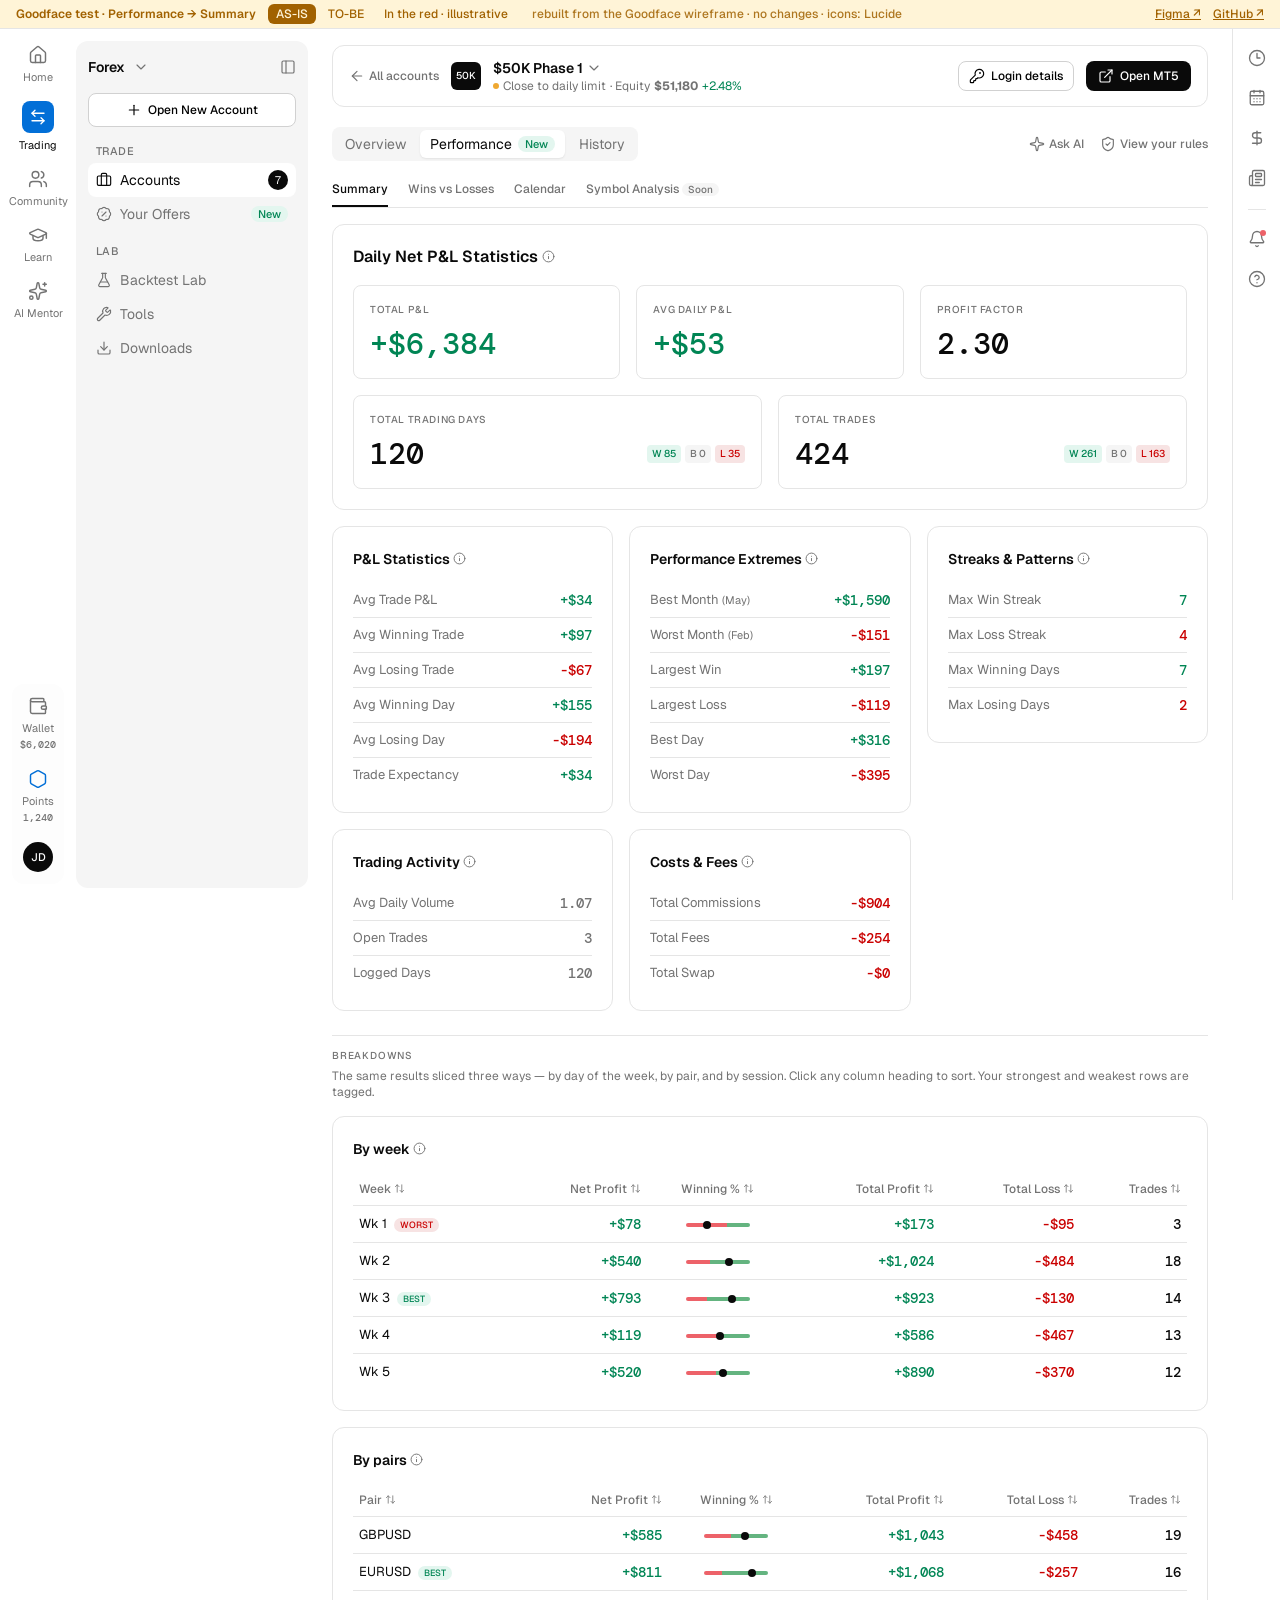
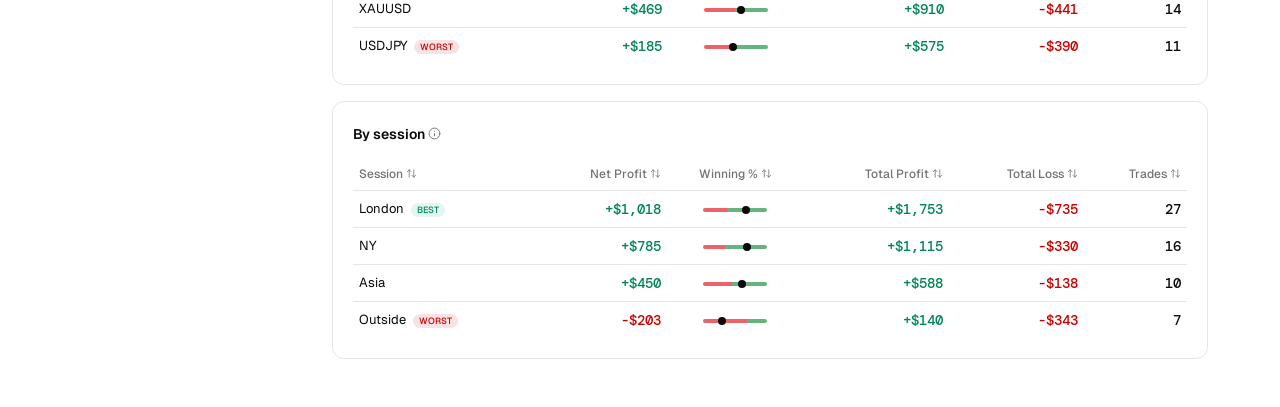
==== commit ca0a14c8: "Prototype ribbon as project navigation (AS-IS · TO-BE · In the red, Figma, GitHub); links in README" ====
--- a/prototype/index.html
+++ b/prototype/index.html
@@ -11,7 +11,7 @@
 <link rel="stylesheet" href="styles.css">
 </head>
 <body>
-<div class="ribbon">AS-IS · rebuilt from the Goodface wireframe · no changes · icons: Lucide · <a href="tobe/">see TO-BE</a></div>
+<div class="ribbon"><nav class="ribbon__nav" aria-label="Project pages"><span class="ribbon__title">Goodface test · Performance → Summary</span><a class="ribbon__link" href="index.html" aria-current="page">AS-IS</a><a class="ribbon__link" href="tobe/">TO-BE</a><a class="ribbon__link" href="tobe/states.html">In the red · illustrative</a></nav><span class="ribbon__note">rebuilt from the Goodface wireframe · no changes · icons: Lucide</span><span class="ribbon__ext"><a href="https://www.figma.com/design/oTmMXyET5wu1Llx2WU9Gsi/VSavchenko-test-task--Goodface-?node-id=5-3422" target="_blank" rel="noopener">Figma ↗</a><a href="https://github.com/clclclock/goodface-test" target="_blank" rel="noopener">GitHub ↗</a></span></div>
 <div class="app">
   <!-- 1 · Areas rail -->
   <nav class="areas">
--- a/prototype/styles.css
+++ b/prototype/styles.css
@@ -1,6 +1,14 @@
 * { box-sizing: border-box; }
 body { margin: 0; background: var(--surface-page); color: var(--text-primary); font: var(--type-body); }
-.ribbon { background: var(--feedback-warning-surface); color: var(--feedback-warning-text); font: var(--type-label); text-align: center; padding: 6px; border-bottom: 1px solid var(--border-subtle); }
+.ribbon { background: var(--feedback-warning-surface); color: var(--feedback-warning-text); font: var(--type-label); display: flex; align-items: center; gap: var(--scale-4); height: 29px; box-sizing: border-box; padding: 0 var(--scale-4); border-bottom: 1px solid var(--border-subtle); white-space: nowrap; } /* G-179: project navigation; 29 px — the side columns are 100vh − 29 px */
+.ribbon a { color: inherit; }
+.ribbon__nav { display: flex; align-items: center; gap: var(--scale-1); }
+.ribbon__title { font-weight: 600; margin-right: var(--scale-2); }
+.ribbon__link { text-decoration: none; padding: 2px 8px; border-radius: 6px; }
+.ribbon__link:hover { text-decoration: underline; }
+.ribbon__link[aria-current="page"] { background: var(--feedback-warning-text); color: var(--feedback-warning-surface); text-decoration: none; }
+.ribbon__note { flex: 1 1 auto; min-width: 0; overflow: hidden; text-overflow: ellipsis; opacity: .85; }
+.ribbon__ext { display: flex; gap: var(--scale-3); }
 .app { display: grid; grid-template-columns: 76px 232px 1fr 48px; min-height: calc(100vh - 29px); background: var(--surface-card); }
 i[data-icon] { display: inline-flex; width: 16px; height: 16px; vertical-align: -3px; flex: none; }
 i[data-icon] svg { width: 100%; height: 100%; stroke-width: 1.75; }
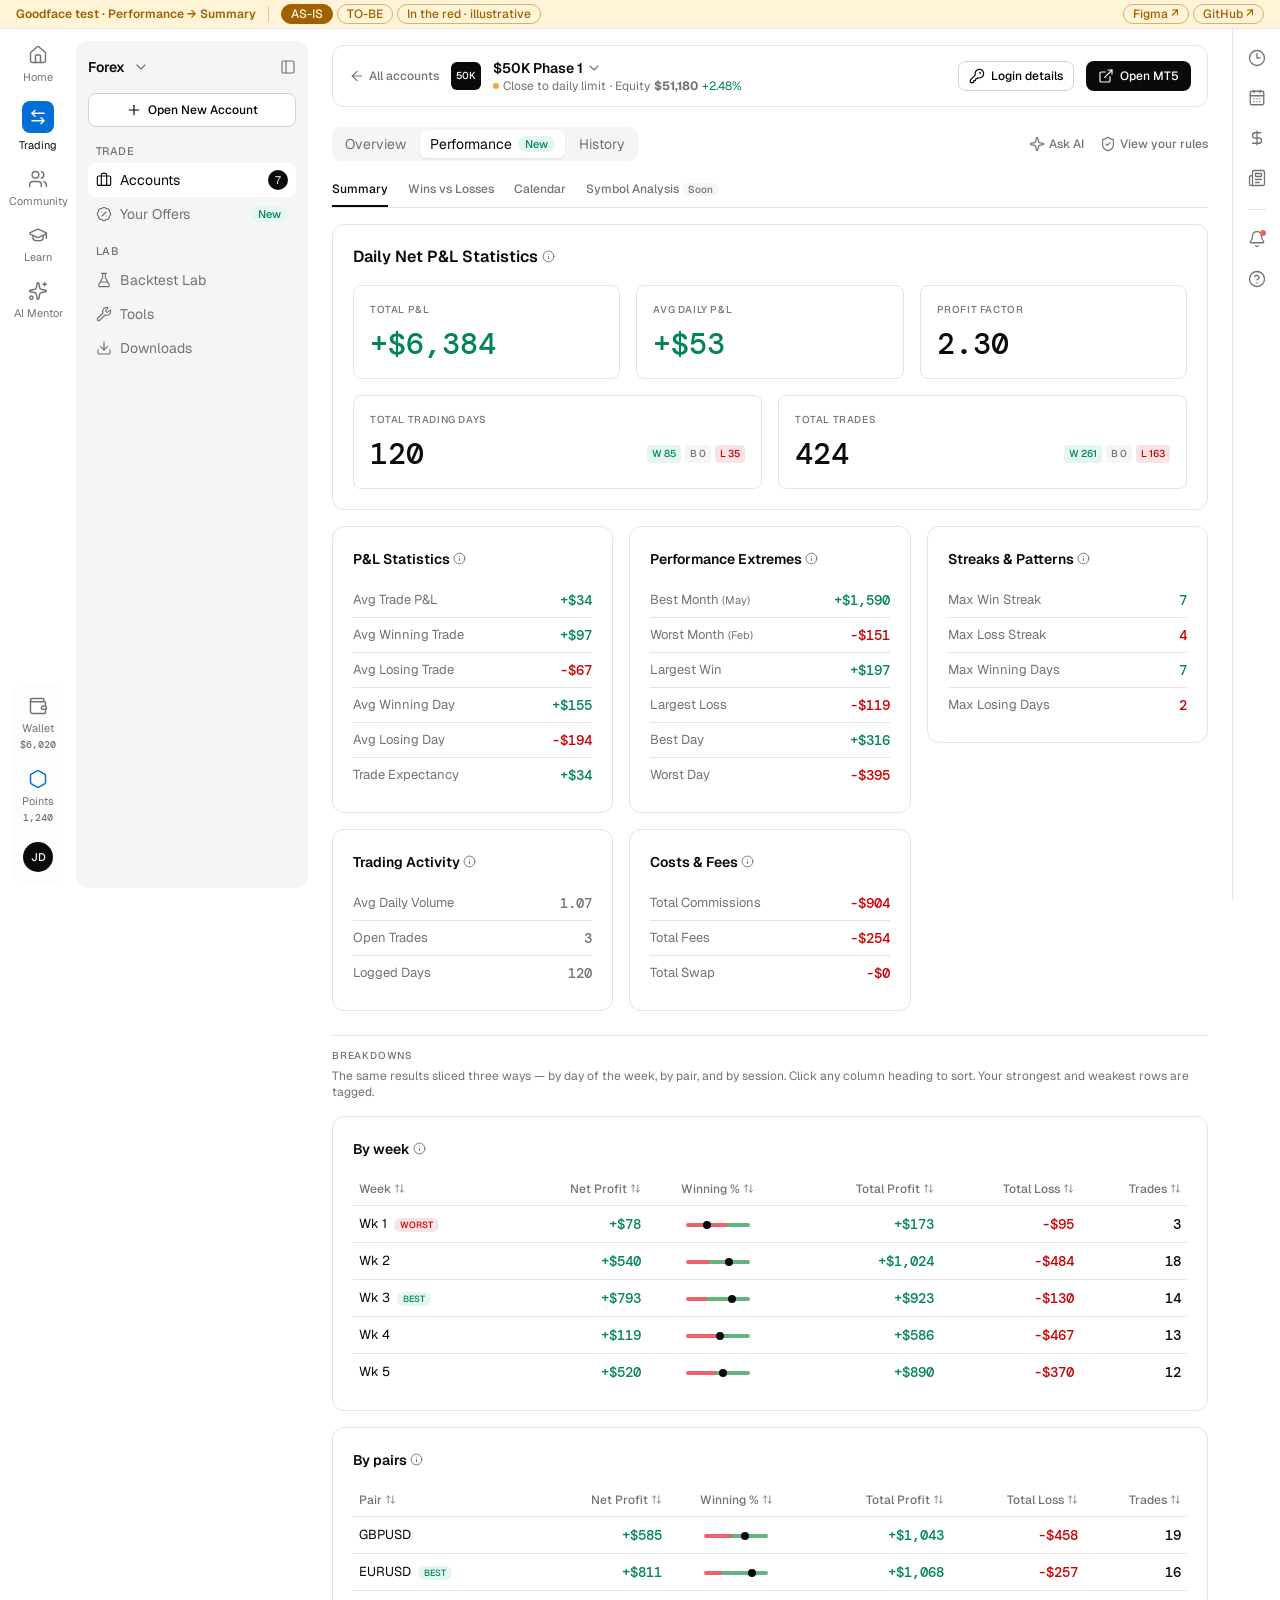
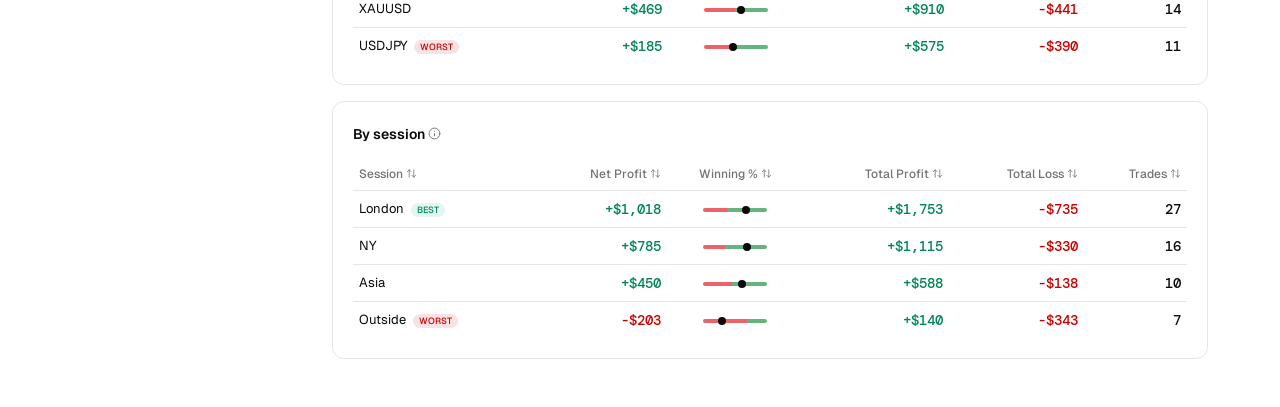
==== commit 5f101890: "Ribbon: navigation only; the illustrative page keeps «not data from the brief»" ====
--- a/prototype/index.html
+++ b/prototype/index.html
@@ -11,7 +11,7 @@
 <link rel="stylesheet" href="styles.css">
 </head>
 <body>
-<div class="ribbon"><nav class="ribbon__nav" aria-label="Project pages"><span class="ribbon__title">Goodface test · Performance → Summary</span><a class="ribbon__link" href="index.html" aria-current="page">AS-IS</a><a class="ribbon__link" href="tobe/">TO-BE</a><a class="ribbon__link" href="tobe/states.html">In the red · illustrative</a></nav><span class="ribbon__note">rebuilt from the Goodface wireframe · no changes · icons: Lucide</span><span class="ribbon__ext"><a href="https://www.figma.com/design/oTmMXyET5wu1Llx2WU9Gsi/VSavchenko-test-task--Goodface-?node-id=5-3422" target="_blank" rel="noopener">Figma ↗</a><a href="https://github.com/clclclock/goodface-test" target="_blank" rel="noopener">GitHub ↗</a></span></div>
+<div class="ribbon"><nav class="ribbon__nav" aria-label="Project pages"><span class="ribbon__title">Goodface test · Performance → Summary</span><a class="ribbon__link" href="index.html" aria-current="page">AS-IS</a><a class="ribbon__link" href="tobe/">TO-BE</a><a class="ribbon__link" href="tobe/states.html">In the red · illustrative</a></nav><span class="ribbon__ext"><a href="https://www.figma.com/design/oTmMXyET5wu1Llx2WU9Gsi/VSavchenko-test-task--Goodface-?node-id=5-3422" target="_blank" rel="noopener">Figma ↗</a><a href="https://github.com/clclclock/goodface-test" target="_blank" rel="noopener">GitHub ↗</a></span></div>
 <div class="app">
   <!-- 1 · Areas rail -->
   <nav class="areas">
--- a/prototype/styles.css
+++ b/prototype/styles.css
@@ -3,12 +3,14 @@
 .ribbon { background: var(--feedback-warning-surface); color: var(--feedback-warning-text); font: var(--type-label); display: flex; align-items: center; gap: var(--scale-4); height: 29px; box-sizing: border-box; padding: 0 var(--scale-4); border-bottom: 1px solid var(--border-subtle); white-space: nowrap; } /* G-179: project navigation; 29 px — the side columns are 100vh − 29 px */
 .ribbon a { color: inherit; }
 .ribbon__nav { display: flex; align-items: center; gap: var(--scale-1); }
-.ribbon__title { font-weight: 600; margin-right: var(--scale-2); }
-.ribbon__link { text-decoration: none; padding: 2px 8px; border-radius: 6px; }
-.ribbon__link:hover { text-decoration: underline; }
-.ribbon__link[aria-current="page"] { background: var(--feedback-warning-text); color: var(--feedback-warning-surface); text-decoration: none; }
-.ribbon__note { flex: 1 1 auto; min-width: 0; overflow: hidden; text-overflow: ellipsis; opacity: .85; }
-.ribbon__ext { display: flex; gap: var(--scale-3); }
+.ribbon__title { font-weight: 600; margin-right: var(--scale-2); padding-right: var(--scale-3); border-right: 1px solid color-mix(in oklch, currentColor 30%, transparent); }
+/* G-179b: the pages read as buttons — an outline, a hand and a fill on hover; the current page filled */
+.ribbon__link, .ribbon__ext a { text-decoration: none; padding: 1px 9px; border: 1px solid color-mix(in oklch, currentColor 45%, transparent); border-radius: 999px; cursor: pointer; transition: background var(--duration-base) var(--ease-standard); }
+.ribbon__link:hover, .ribbon__ext a:hover { background: color-mix(in oklch, currentColor 14%, transparent); }
+.ribbon__link:focus-visible, .ribbon__ext a:focus-visible { outline: 2px solid currentColor; outline-offset: 1px; }
+.ribbon__link[aria-current="page"] { background: var(--feedback-warning-text); border-color: var(--feedback-warning-text); color: var(--feedback-warning-surface); cursor: default; }
+.ribbon__note { flex: 1 1 auto; min-width: 0; overflow: hidden; text-overflow: ellipsis; opacity: .8; }
+.ribbon__ext { display: flex; gap: var(--scale-1); margin-left: auto; }
 .app { display: grid; grid-template-columns: 76px 232px 1fr 48px; min-height: calc(100vh - 29px); background: var(--surface-card); }
 i[data-icon] { display: inline-flex; width: 16px; height: 16px; vertical-align: -3px; flex: none; }
 i[data-icon] svg { width: 100%; height: 100%; stroke-width: 1.75; }
